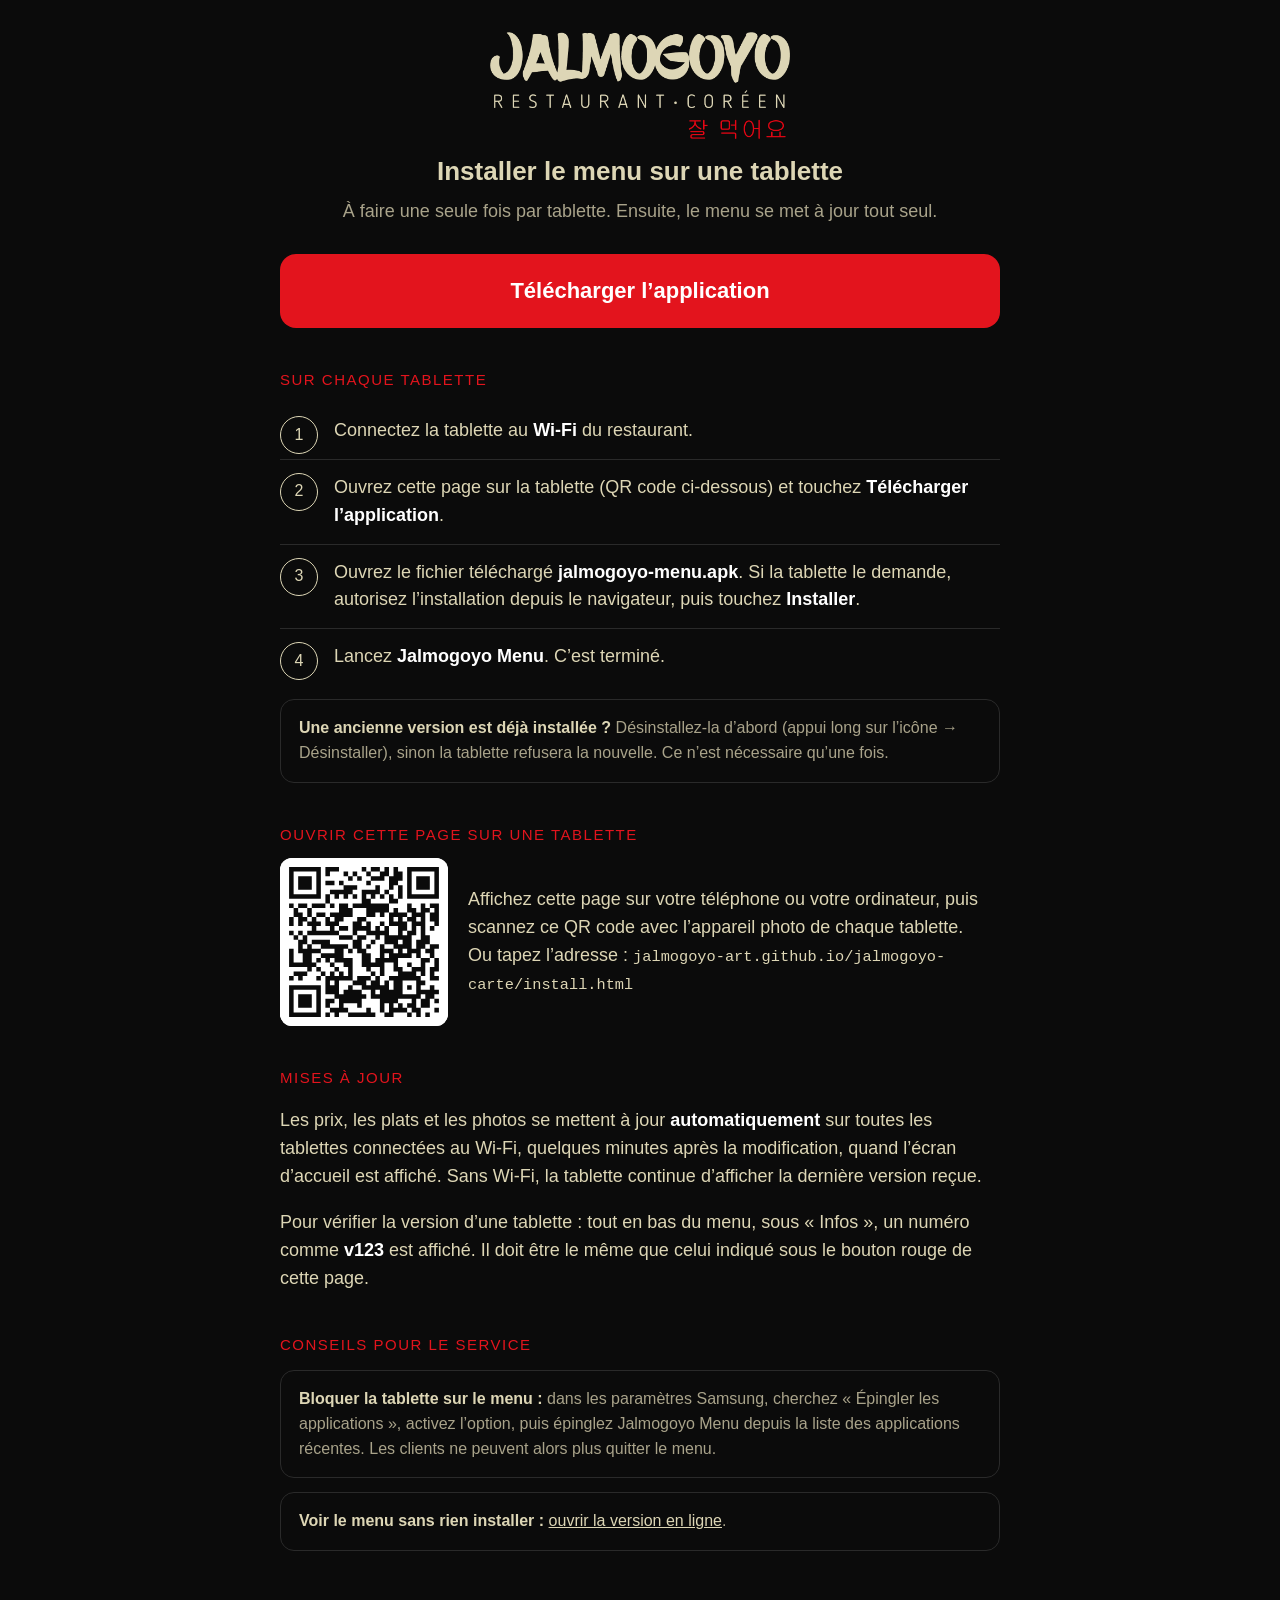
==== www/install.html @ b2f1d4b5 "Auto-updating tablets, install page, menu validation, UX polish - Android shell now shows the online" ====
<!DOCTYPE html>
<html lang="fr">
<head>
  <meta charset="utf-8">
  <meta name="viewport" content="width=device-width, initial-scale=1">
  <meta name="theme-color" content="#0b0b0b">
  <meta name="robots" content="noindex">
  <title>Jalmogoyo – Installer le menu sur une tablette</title>
  <link rel="icon" href="img/brand/icon-192.png">
  <style>
    :root { --black: #0b0b0b; --cream: #ddd6b5; --red: #e3141d; --line: #2a2a2a; --soft: #a9a38a; }
    * { box-sizing: border-box; }
    body {
      margin: 0; background: var(--black); color: var(--cream);
      font-family: "Samsung Sans", "SamsungOne", Roboto, "Noto Sans", "Segoe UI", Arial, sans-serif;
      font-size: 18px; line-height: 1.55; -webkit-text-size-adjust: 100%;
    }
    main { max-width: 760px; margin: 0 auto; padding: 32px 20px 56px; }
    .logo { display: block; width: min(300px, 70%); margin: 0 auto 8px; }
    h1 { font-size: 26px; font-weight: 600; text-align: center; margin: 12px 0 6px; text-wrap: balance; }
    .lead { text-align: center; color: var(--soft); margin: 0 0 28px; }
    .btn {
      display: block; text-align: center; text-decoration: none; background: var(--red); color: #fff;
      font-size: 22px; font-weight: 600; padding: 20px 24px; border-radius: 16px;
    }
    .btn:active { background: #b30f16; }
    .ver { text-align: center; font-size: 14px; color: var(--soft); margin: 10px 0 0; }
    h2 { font-size: 15px; font-weight: 400; letter-spacing: .1em; text-transform: uppercase; color: var(--red); margin: 40px 0 12px; }
    ol { margin: 0; padding: 0; list-style: none; counter-reset: step; }
    ol li { counter-increment: step; position: relative; padding: 14px 0 14px 54px; border-top: 1px solid var(--line); }
    ol li:first-child { border-top: 0; }
    ol li::before {
      content: counter(step); position: absolute; left: 0; top: 13px; width: 36px; height: 36px; border-radius: 50%;
      border: 1px solid var(--cream); display: flex; align-items: center; justify-content: center; font-size: 16px;
    }
    b { color: #fff; font-weight: 600; }
    .note { border: 1px solid var(--line); border-radius: 14px; padding: 16px 18px; margin-top: 14px; color: var(--soft); font-size: 16px; }
    .note b { color: var(--cream); }
    .qr { display: flex; gap: 20px; align-items: center; flex-wrap: wrap; }
    .qr img { width: 168px; height: 168px; border-radius: 12px; background: #fff; flex: 0 0 auto; }
    .qr p { margin: 0; flex: 1 1 240px; }
    a { color: var(--cream); }
    code { font-family: ui-monospace, Menlo, Consolas, monospace; font-size: .85em; overflow-wrap: anywhere; }
  </style>
</head>
<body>
<main>
  <img class="logo" src="img/brand/logo.png" alt="Jalmogoyo – Restaurant coréen">
  <h1>Installer le menu sur une tablette</h1>
  <p class="lead">À faire une seule fois par tablette. Ensuite, le menu se met à jour tout seul.</p>

  <a class="btn" href="https://github.com/jalmogoyo-art/jalmogoyo-carte/releases/latest/download/jalmogoyo-menu.apk">Télécharger l’application</a>
  <p class="ver" id="ver"></p>

  <h2>Sur chaque tablette</h2>
  <ol>
    <li>Connectez la tablette au <b>Wi-Fi</b> du restaurant.</li>
    <li>Ouvrez cette page sur la tablette (QR code ci-dessous) et touchez <b>Télécharger l’application</b>.</li>
    <li>Ouvrez le fichier téléchargé <b>jalmogoyo-menu.apk</b>. Si la tablette le demande, autorisez l’installation depuis le navigateur, puis touchez <b>Installer</b>.</li>
    <li>Lancez <b>Jalmogoyo Menu</b>. C’est terminé.</li>
  </ol>
  <div class="note">
    <b>Une ancienne version est déjà installée ?</b> Désinstallez-la d’abord (appui long sur l’icône → Désinstaller),
    sinon la tablette refusera la nouvelle. Ce n’est nécessaire qu’une fois.
  </div>

  <h2>Ouvrir cette page sur une tablette</h2>
  <div class="qr">
    <img src="img/install/qr.svg" alt="QR code vers cette page">
    <p>Affichez cette page sur votre téléphone ou votre ordinateur, puis scannez ce QR code avec l’appareil photo de chaque tablette.<br>
    Ou tapez l’adresse : <code>jalmogoyo-art.github.io/jalmogoyo-carte/install.html</code></p>
  </div>

  <h2>Mises à jour</h2>
  <p>Les prix, les plats et les photos se mettent à jour <b>automatiquement</b> sur toutes les tablettes connectées au Wi-Fi,
  quelques minutes après la modification, quand l’écran d’accueil est affiché. Sans Wi-Fi, la tablette continue d’afficher
  la dernière version reçue.</p>
  <p>Pour vérifier la version d’une tablette : tout en bas du menu, sous « Infos », un numéro comme <b>v123</b> est affiché.
  Il doit être le même que celui indiqué sous le bouton rouge de cette page.</p>

  <h2>Conseils pour le service</h2>
  <div class="note">
    <b>Bloquer la tablette sur le menu :</b> dans les paramètres Samsung, cherchez « Épingler les applications »,
    activez l’option, puis épinglez Jalmogoyo Menu depuis la liste des applications récentes. Les clients ne peuvent alors plus quitter le menu.
  </div>
  <div class="note">
    <b>Voir le menu sans rien installer :</b> <a href="./">ouvrir la version en ligne</a>.
  </div>
</main>
<script src="js/version.js"></script>
<script>
  (function () {
    var v = window.APP_VERSION;
    if (v && v.build && v.build !== 'dev') {
      document.getElementById('ver').textContent = 'Version actuelle du menu : v' + v.build + (v.date ? ' · ' + v.date : '');
    }
  })();
</script>
</body>
</html>
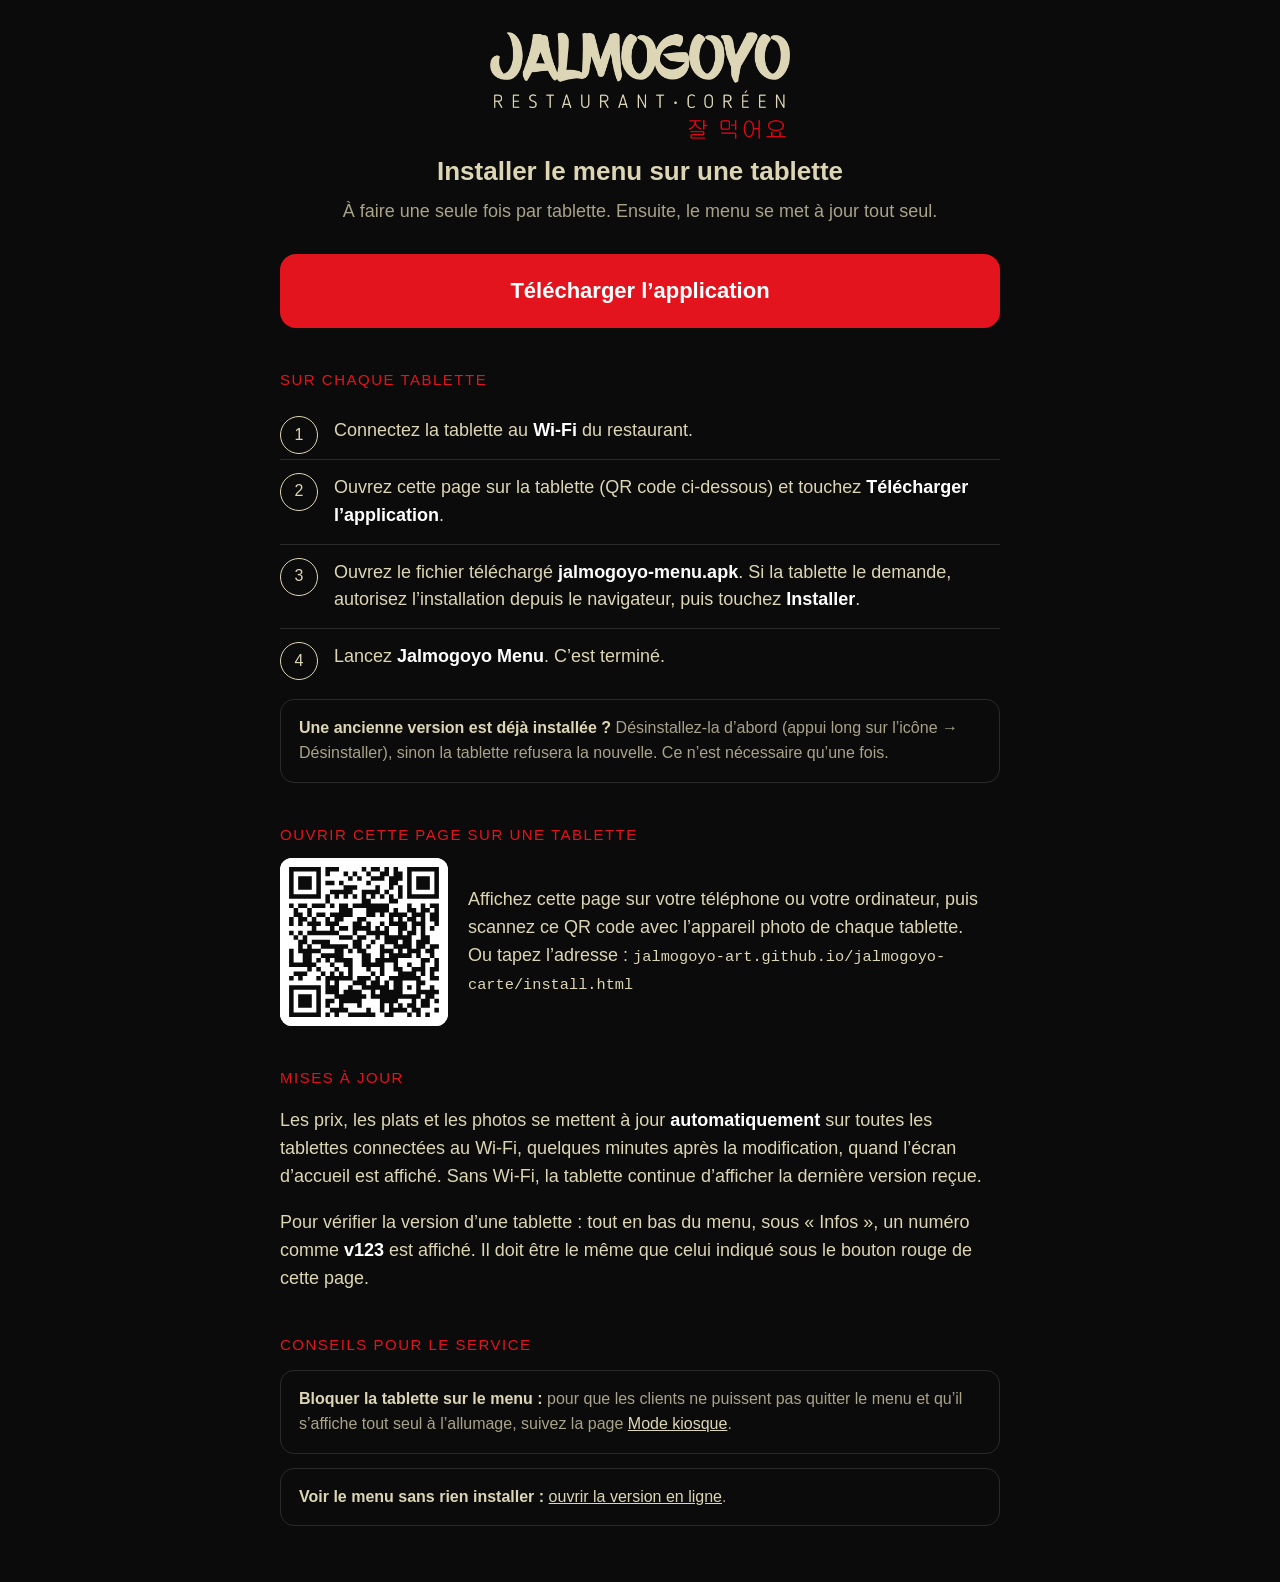
==== commit a0cb6fa1: "Mode kiosque : tablette bloquée sur le menu, sortie par code Sur une tablette mise en place avec le " ====
--- a/www/install.html
+++ b/www/install.html
@@ -80,8 +80,8 @@
 
   <h2>Conseils pour le service</h2>
   <div class="note">
-    <b>Bloquer la tablette sur le menu :</b> dans les paramètres Samsung, cherchez « Épingler les applications »,
-    activez l’option, puis épinglez Jalmogoyo Menu depuis la liste des applications récentes. Les clients ne peuvent alors plus quitter le menu.
+    <b>Bloquer la tablette sur le menu :</b> pour que les clients ne puissent pas quitter le menu et qu’il s’affiche
+    tout seul à l’allumage, suivez la page <a href="kiosque.html">Mode kiosque</a>.
   </div>
   <div class="note">
     <b>Voir le menu sans rien installer :</b> <a href="./">ouvrir la version en ligne</a>.
